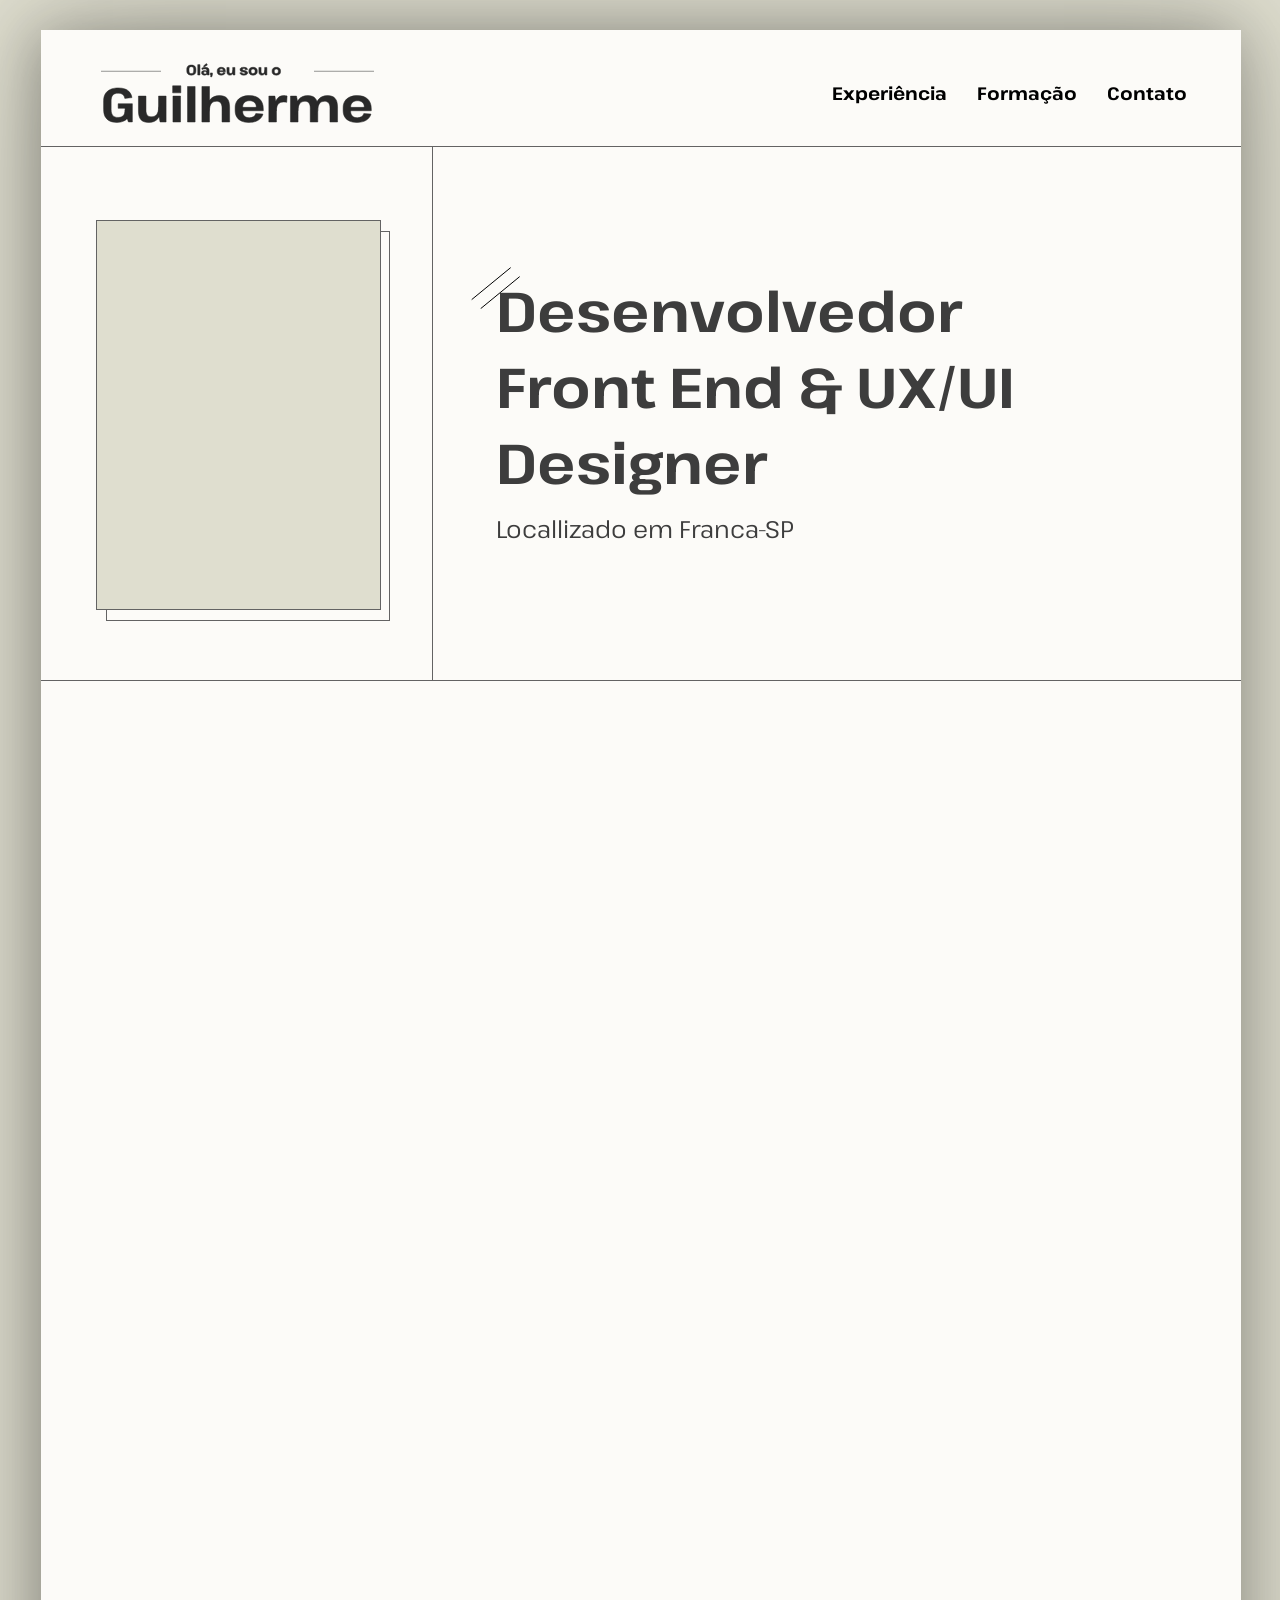
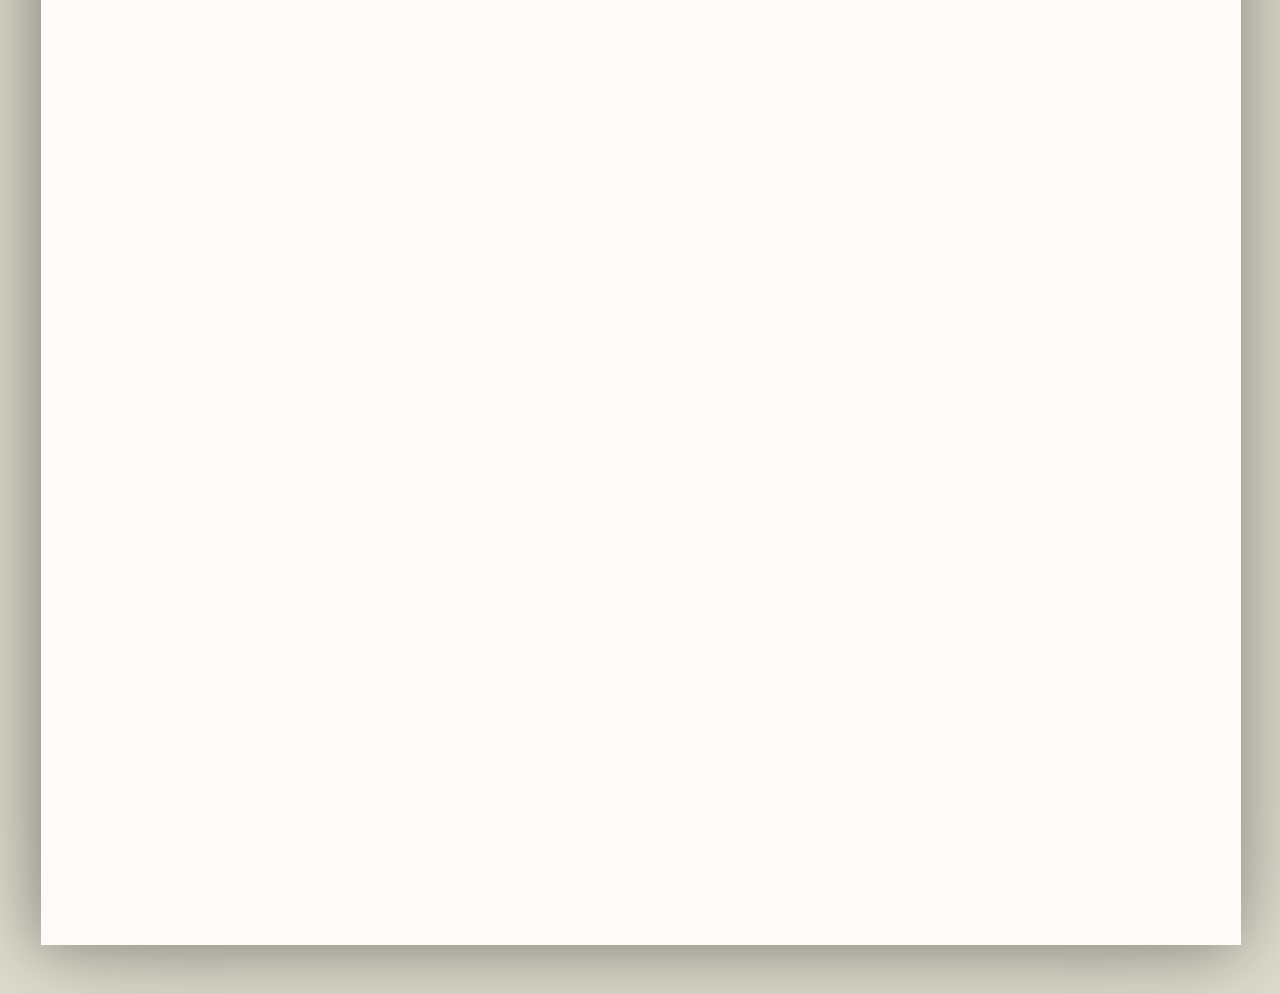
==== CV/index.html @ ca1dcdc6 "first commit" ====
<!DOCTYPE html>
<html lang="en">
  <head>
    <meta charset="UTF-8" />
    <meta http-equiv="X-UA-Compatible" content="IE=edge" />
    <meta name="viewport" content="width=device-width, initial-scale=1.0" />
    <title>CV Guilherme</title>
    <link rel="stylesheet" type="text/css" href="styles.css" />
  </head>
  <body>
    <div class="site-container">
      <div class="site-card">
        <div class="nav-bar-container">
          <img src="./images/my-logo.svg" alt="logo" />
          <ul>
            <li>Experiência</li>
            <li>Formação</li>
            <li>Contato</li>
          </ul>
        </div>
        <div class="intro-container">
          <div class="avatar-img-container">
            <div class="avatar-img-box"></div>
            <div class="avatar-img-box-top-line-shadow"></div>
            <div class="avatar-img-box-right-line-shadow"></div>
            <div class="avatar-img-box-bottom-line-shadow"></div>
            <div class="avatar-img-box-left-line-shadow"></div>
          </div>
          <div class="intro-info-container">
            <img src="./images/intro-info-marker.svg" alt="marker" />
            <h1>Desenvolvedor Front End & UX/UI Designer</h1>
            <p>Locallizado em Franca-SP</p>
          </div>
        </div>
        <div class="experience-info-container"></div>
      </div>
    </div>
  </body>
</html>
---- CV/styles.css ----
@import url('https://fonts.googleapis.com/css2?family=Pathway+Extreme:wght@400;500;700&display=swap');

* {
    box-sizing: border-box;
}

body {
    margin: 0;
}

.site-container {
    background-color: #DFDECF;
    display: flex;
    justify-content: center;
    padding: 30px 117px 49px 118px;
    font-family: 'Pathway Extreme', sans-serif
}

.site-card {
    width: 1200px;
    height: 2515px;
    background-color: #FCFBF8;
    box-shadow: 3px 0px 120px 0px rgba(0, 0, 0, 0.25), -5px 4px 50px 0px rgba(0, 0, 0, 0.25);
}

.nav-bar-container {
    display: flex;
    justify-content: space-between;
    padding: 33px 54px 23px 60px;
    border-bottom: 1px solid #636363;
}

.nav-bar-container ul {
    display: flex;
    align-items: center;
    list-style-type: none;
    font-weight: 700;
    font-size: 18px;
}

.nav-bar-container li:nth-child(1),
.nav-bar-container li:nth-child(2) {
    margin-right: 30px;
}

.intro-container {
    display: flex;
}

.avatar-img-container {
    display: flex;
    height: 533px;
    width: 400px;
    border-right: 1px solid #636363;
    position: relative;
}

.avatar-img-box {
    margin-top: 73px;
    margin-left: 55px;
    height: 390px;
    width: 285px;
    background-color: #DFDECF;
    border: 1px solid #636363;
}

.avatar-img-box-top-line-shadow {
    margin-top: 84px;
    width: 8px;
    height: 1px;
    background-color: #636363
}

.avatar-img-box-right-line-shadow {
    margin-top: 84px;
    width: 1px;
    height: 390px;
    background-color: #636363
}

.avatar-img-box-bottom-line-shadow {
    margin-left: 65px;
    margin-top: 473px;
    position: absolute;
    width: 284px;
    height: 1px;
    background-color: #636363
}

.avatar-img-box-left-line-shadow {
    margin-left: 65px;
    margin-top: 463px;
    position: absolute;
    width: 0.8px;
    height: 10px;
    background-color: #636363
}

.intro-info-container {
    padding: 120px 135px 120px 38px;
    position: relative;
}

.intro-info-container img {
    position: absolute;
    top: 1;
    left: 1;
}

.intro-info-container h1 {
    margin-top: 5px;
    margin-left: 25px;
    margin-bottom: 0px;
    font-size: 56px;
    width: 610px;
    color: #3D3D3D;
}

.intro-info-container p {
    font-size: 24px;
    margin-left: 25px;
    margin-bottom: 15px;
    margin-top: 12px;
    color: #3D3D3D
}

.experience-info-container {
    border-top: 1px solid #636363;
}
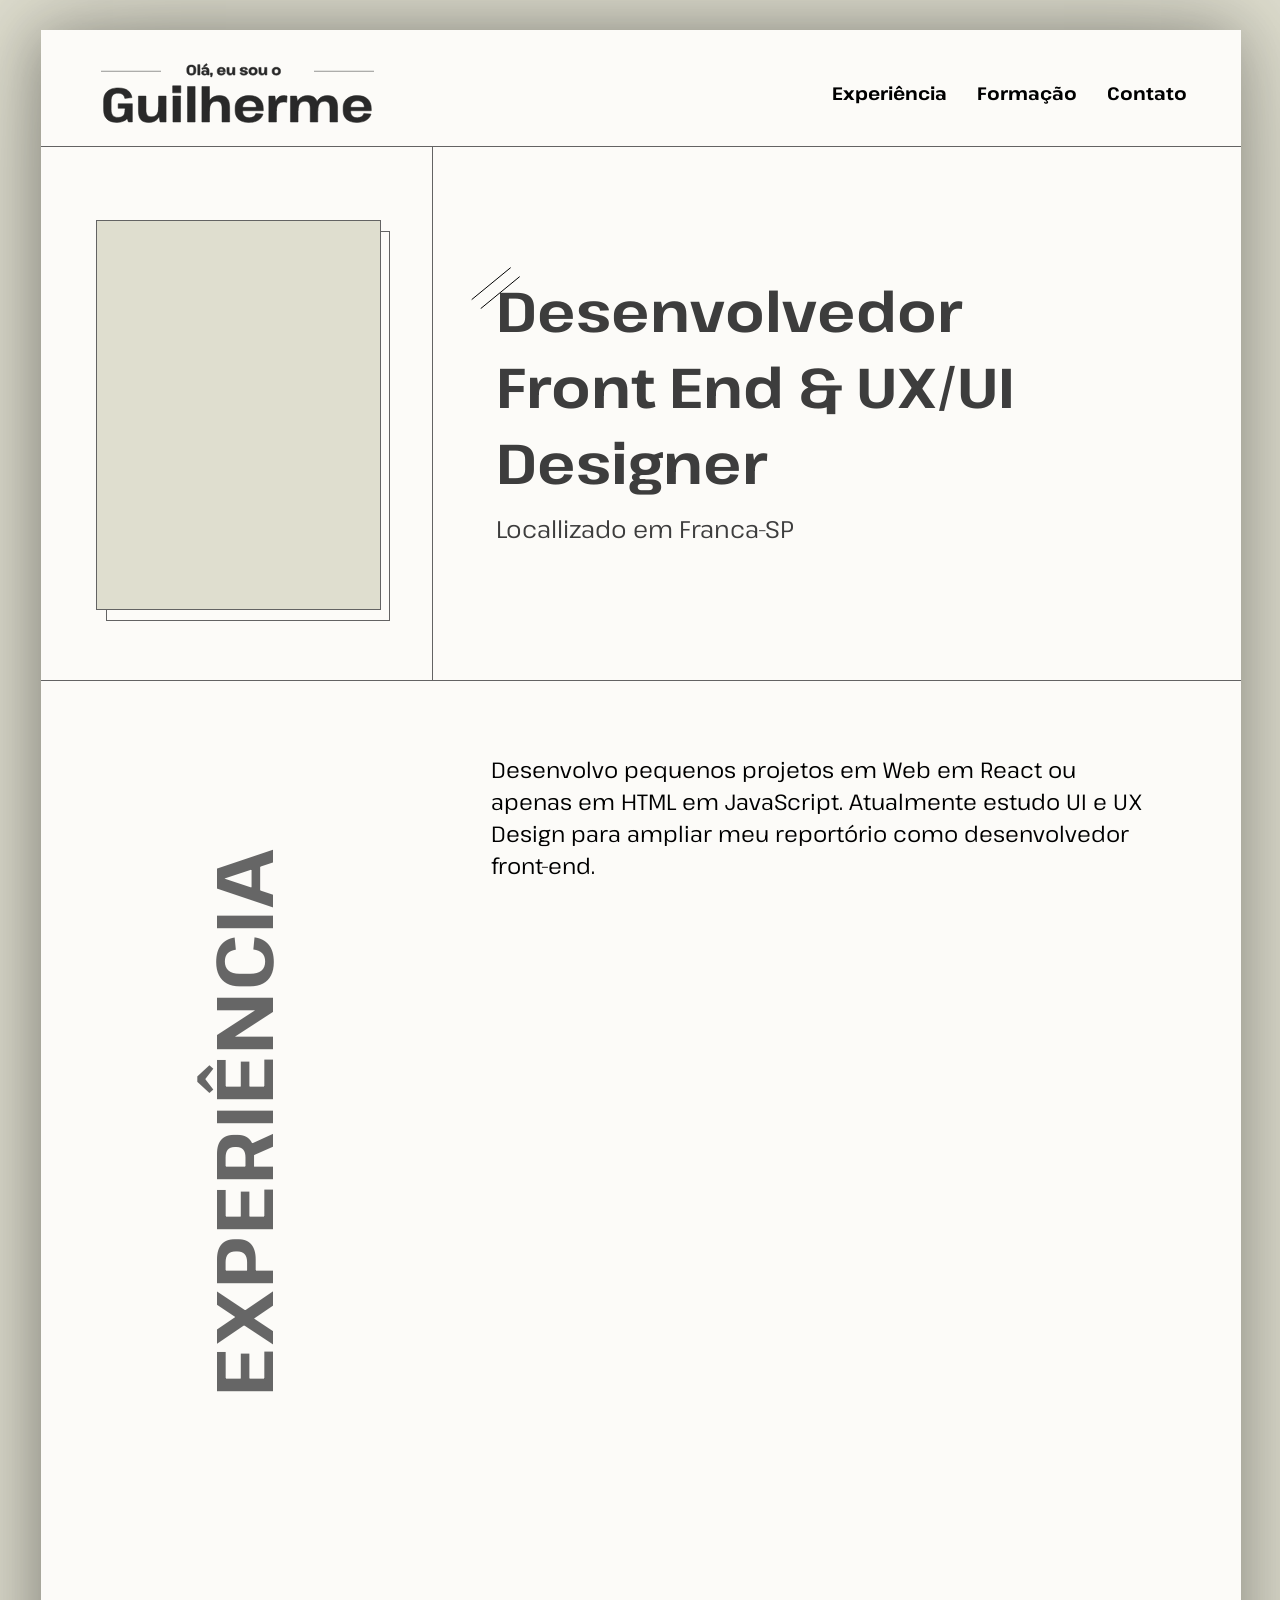
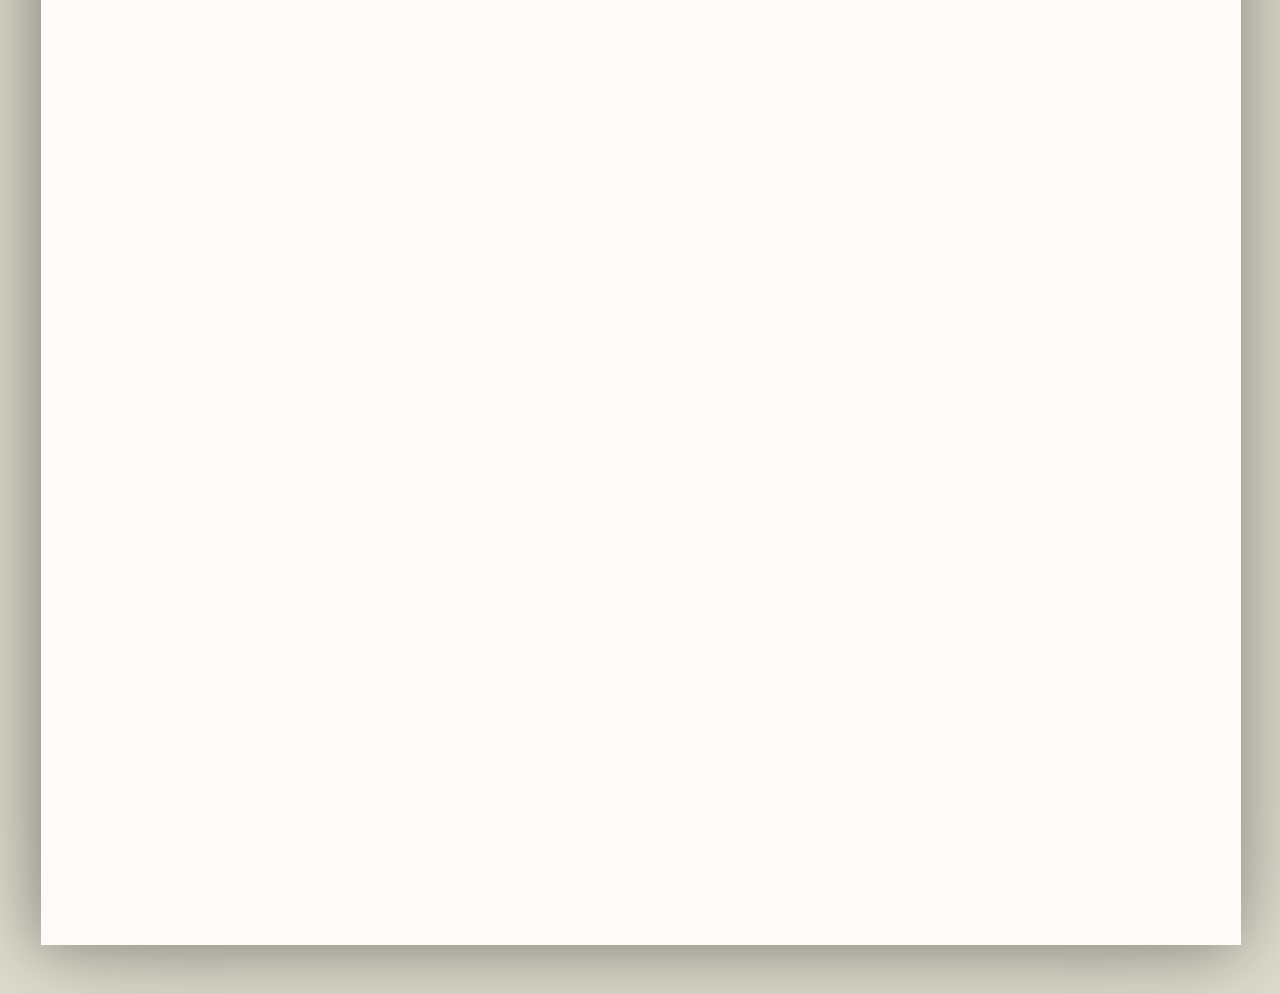
==== commit 4d3b4c1b: "Experience started" ====
--- a/CV/index.html
+++ b/CV/index.html
@@ -32,7 +32,21 @@
             <p>Locallizado em Franca-SP</p>
           </div>
         </div>
-        <div class="experience-info-container"></div>
+        <div class="experience-info-container">
+          <div class="experience-info-title-container">
+            <h1>EXPERIÊNCIA</h1>
+          </div>
+          <div class="experience-intro-info">
+            <div class="experience-intro-info-general-description">
+              <p>
+                Desenvolvo pequenos projetos em Web em React ou apenas em HTML
+                em JavaScript. Atualmente estudo UI e UX Design para ampliar meu
+                reportório como desenvolvedor front-end.
+              </p>
+            </div>
+            <div></div>
+          </div>
+        </div>
       </div>
     </div>
   </body>
--- a/CV/styles.css
+++ b/CV/styles.css
@@ -126,4 +126,41 @@
 
 .experience-info-container {
     border-top: 1px solid #636363;
+    height: 843px;
+}
+
+.experience-info-container {
+    display: flex;
+}
+
+.experience-info-title-container {
+    display: flex;
+    position: relative;
+    width: 400px;
+}
+
+
+.experience-info-container h1 {
+    font-size: 80px;
+    color: #666666;
+    transform-origin: bottom;
+    position: absolute;
+    top: 50%;
+    left: 50%;
+    transform: translate(-40%, -130%) rotate(-90deg);
+}
+
+.experience-intro-info {
+    padding: 50px;
+    width: 800px;
+}
+
+
+.experience-intro-info p {
+    font-size: 22px;
+}
+
+.experience-intro-info-general-description {
+    width: 668px;
+    line-height: 32px;
 }
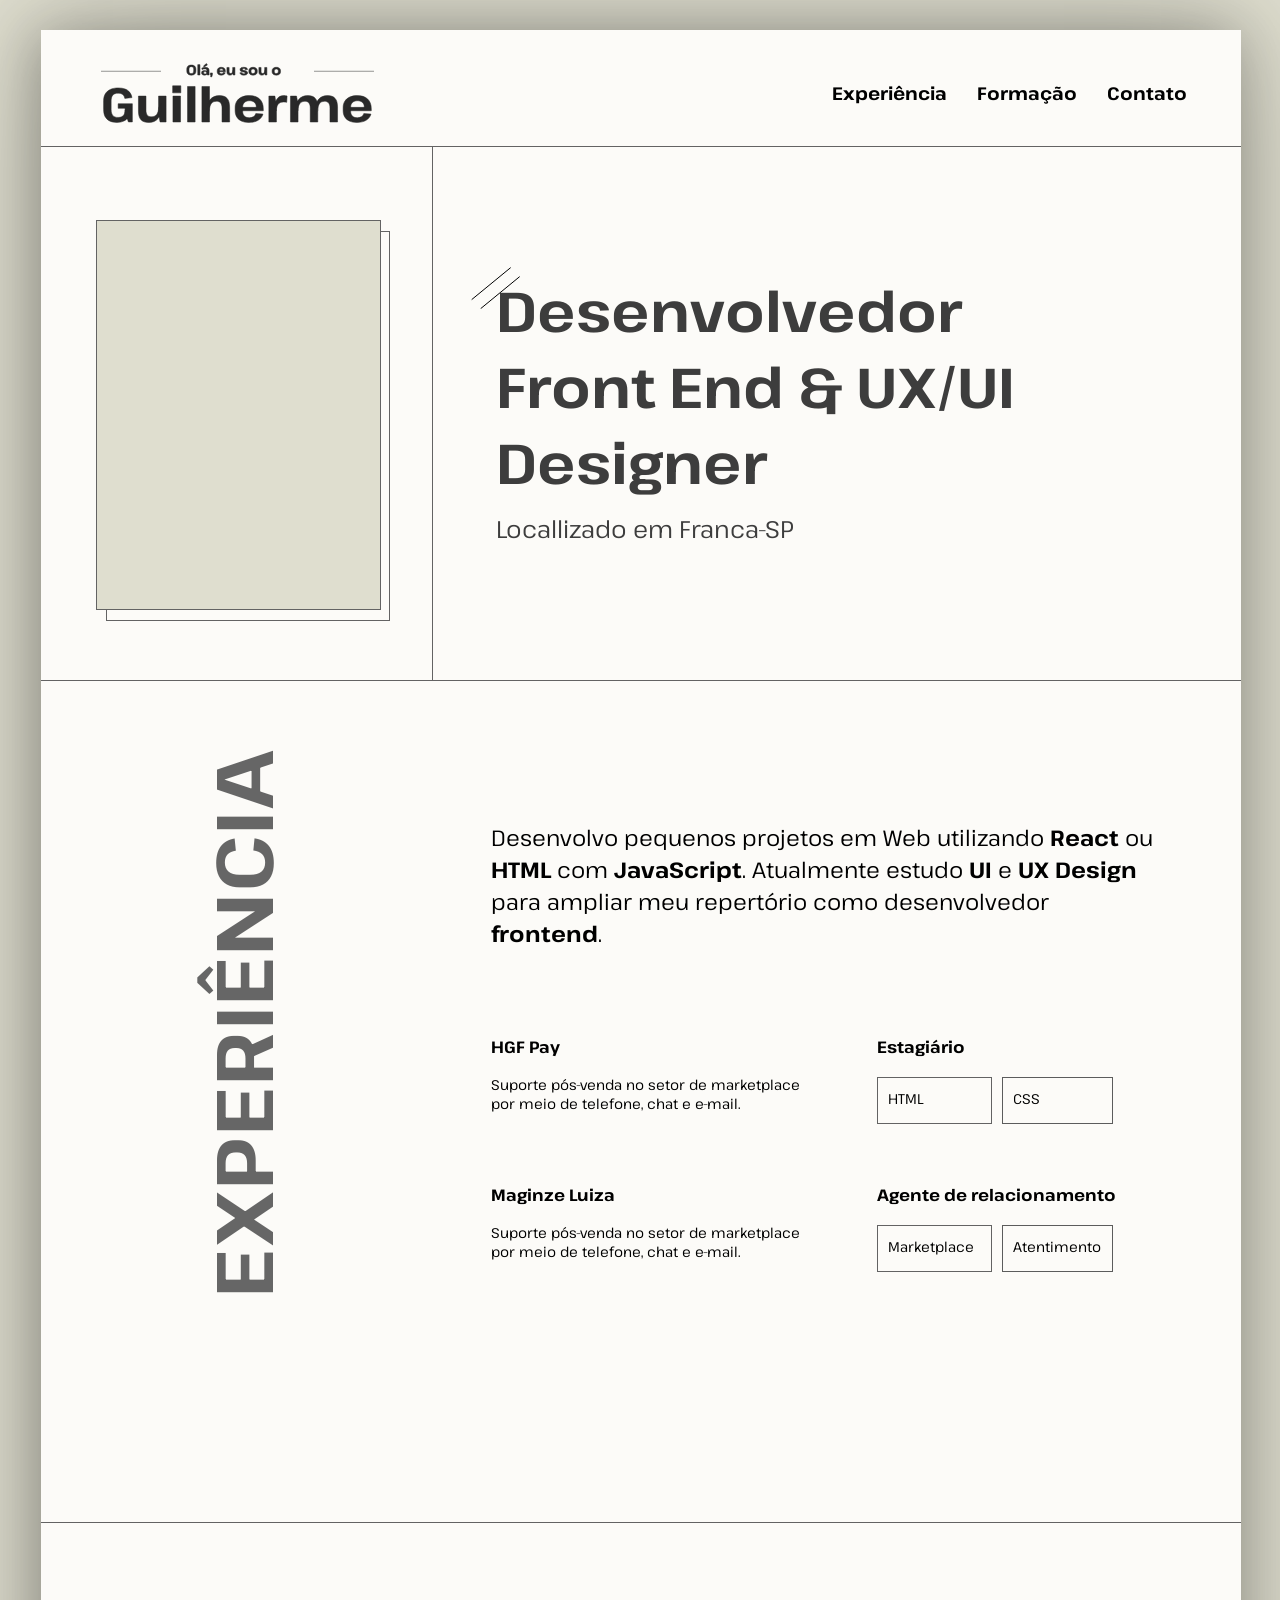
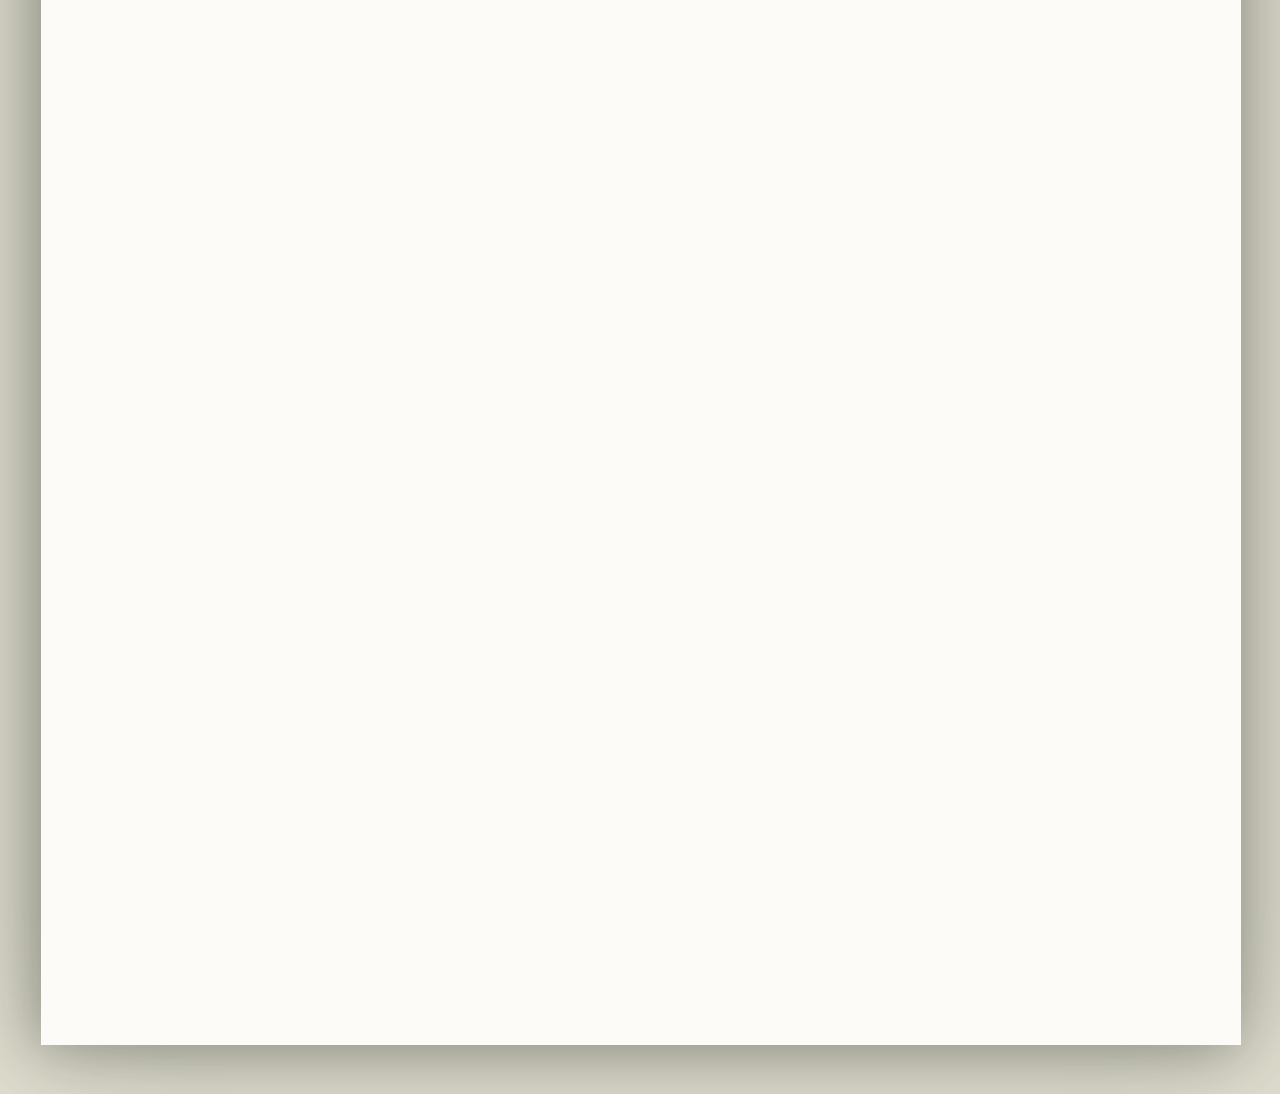
==== commit e86f3156: "Experience classes updated" ====
--- a/CV/index.html
+++ b/CV/index.html
@@ -39,12 +39,43 @@
           <div class="experience-intro-info">
             <div class="experience-intro-info-general-description">
               <p>
-                Desenvolvo pequenos projetos em Web em React ou apenas em HTML
-                em JavaScript. Atualmente estudo UI e UX Design para ampliar meu
-                reportório como desenvolvedor front-end.
+                Desenvolvo pequenos projetos em Web utilizando
+                <strong>React</strong> ou <strong>HTML</strong> com
+                <strong>JavaScript</strong>. Atualmente estudo
+                <strong>UI </strong>e <strong>UX Design</strong> para ampliar
+                meu repertório como desenvolvedor <strong>frontend</strong>.
               </p>
             </div>
-            <div></div>
+            <div class="experience-container">
+              <div class="experience-intro-info-work-experience">
+                <div class="job-description-2">
+                  <h3>HGF Pay</h3>
+                  <p>
+                    Suporte pós-venda no setor de marketplace por meio de
+                    telefone, chat e e-mail.
+                  </p>
+                </div>
+                <div class="job2-atributes-container">
+                  <h3>Estagiário</h3>
+                  <div class="job2-atribute-a"><p>HTML</p></div>
+                  <div class="job2-atribute-b"><p>CSS</p></div>
+                </div>
+              </div>
+              <div class="experience-intro-info-work-experience">
+                <div class="job-description-2">
+                  <h3>Maginze Luiza</h3>
+                  <p>
+                    Suporte pós-venda no setor de marketplace por meio de
+                    telefone, chat e e-mail.
+                  </p>
+                </div>
+                <div class="job2-atributes-container">
+                  <h3>Agente de relacionamento</h3>
+                  <div class="job2-atribute-a"><p>Marketplace</p></div>
+                  <div class="job2-atribute-b"><p>Atentimento</p></div>
+                </div>
+              </div>
+            </div>
           </div>
         </div>
       </div>
--- a/CV/styles.css
+++ b/CV/styles.css
@@ -18,7 +18,7 @@
 
 .site-card {
     width: 1200px;
-    height: 2515px;
+    height: 2615px;
     background-color: #FCFBF8;
     box-shadow: 3px 0px 120px 0px rgba(0, 0, 0, 0.25), -5px 4px 50px 0px rgba(0, 0, 0, 0.25);
 }
@@ -126,6 +126,7 @@
 
 .experience-info-container {
     border-top: 1px solid #636363;
+    border-bottom: 1px solid #636363;
     height: 843px;
 }
 
@@ -147,7 +148,7 @@
     position: absolute;
     top: 50%;
     left: 50%;
-    transform: translate(-40%, -130%) rotate(-90deg);
+    transform: translate(-40%, -220%) rotate(-90deg);
 }
 
 .experience-intro-info {
@@ -163,4 +164,62 @@
 .experience-intro-info-general-description {
     width: 668px;
     line-height: 32px;
+    margin-top: 90px;
+}
+
+.experience-container {
+    margin-top: 70px;
+}
+
+.experience-intro-info-work-experience-1 h3 {
+    margin-bottom: 4px
+}
+
+.experience-intro-info-work-experience {
+    font-size: 14px;
+    width: 316px;
+    margin-top: 40px;
+    display: flex;
+    justify-content: space-between;
+}
+
+.experience-intro-info-work-experience p {
+    font-size: 14px;
+    width: 316px;
+    margin-top: 0px;
+}
+
+.job2-atributes-container {
+    margin-left: 70px;
+    display: flex;
+    flex-wrap: wrap;
+}
+
+.job2-atributes-container h3 {
+    width: 250px;
+}
+
+.job2-atribute-a {
+    width: 115px;
+    border: 1px solid #636363;
+    margin-right: 10px;
+    padding: 5px 10px;
+    height: 47px;
+}
+
+.job2-atribute-a p {
+    line-height: 32px;
+    height: 30px;
+}
+
+.job2-atribute-b {
+    width: 111px;
+    border: 1px solid #5c5c5c;
+    padding: 5px 10px;
+    height: 47px;
+}
+
+.job2-atribute-b p {
+    line-height: 32px;
+    height: 30px;
 }
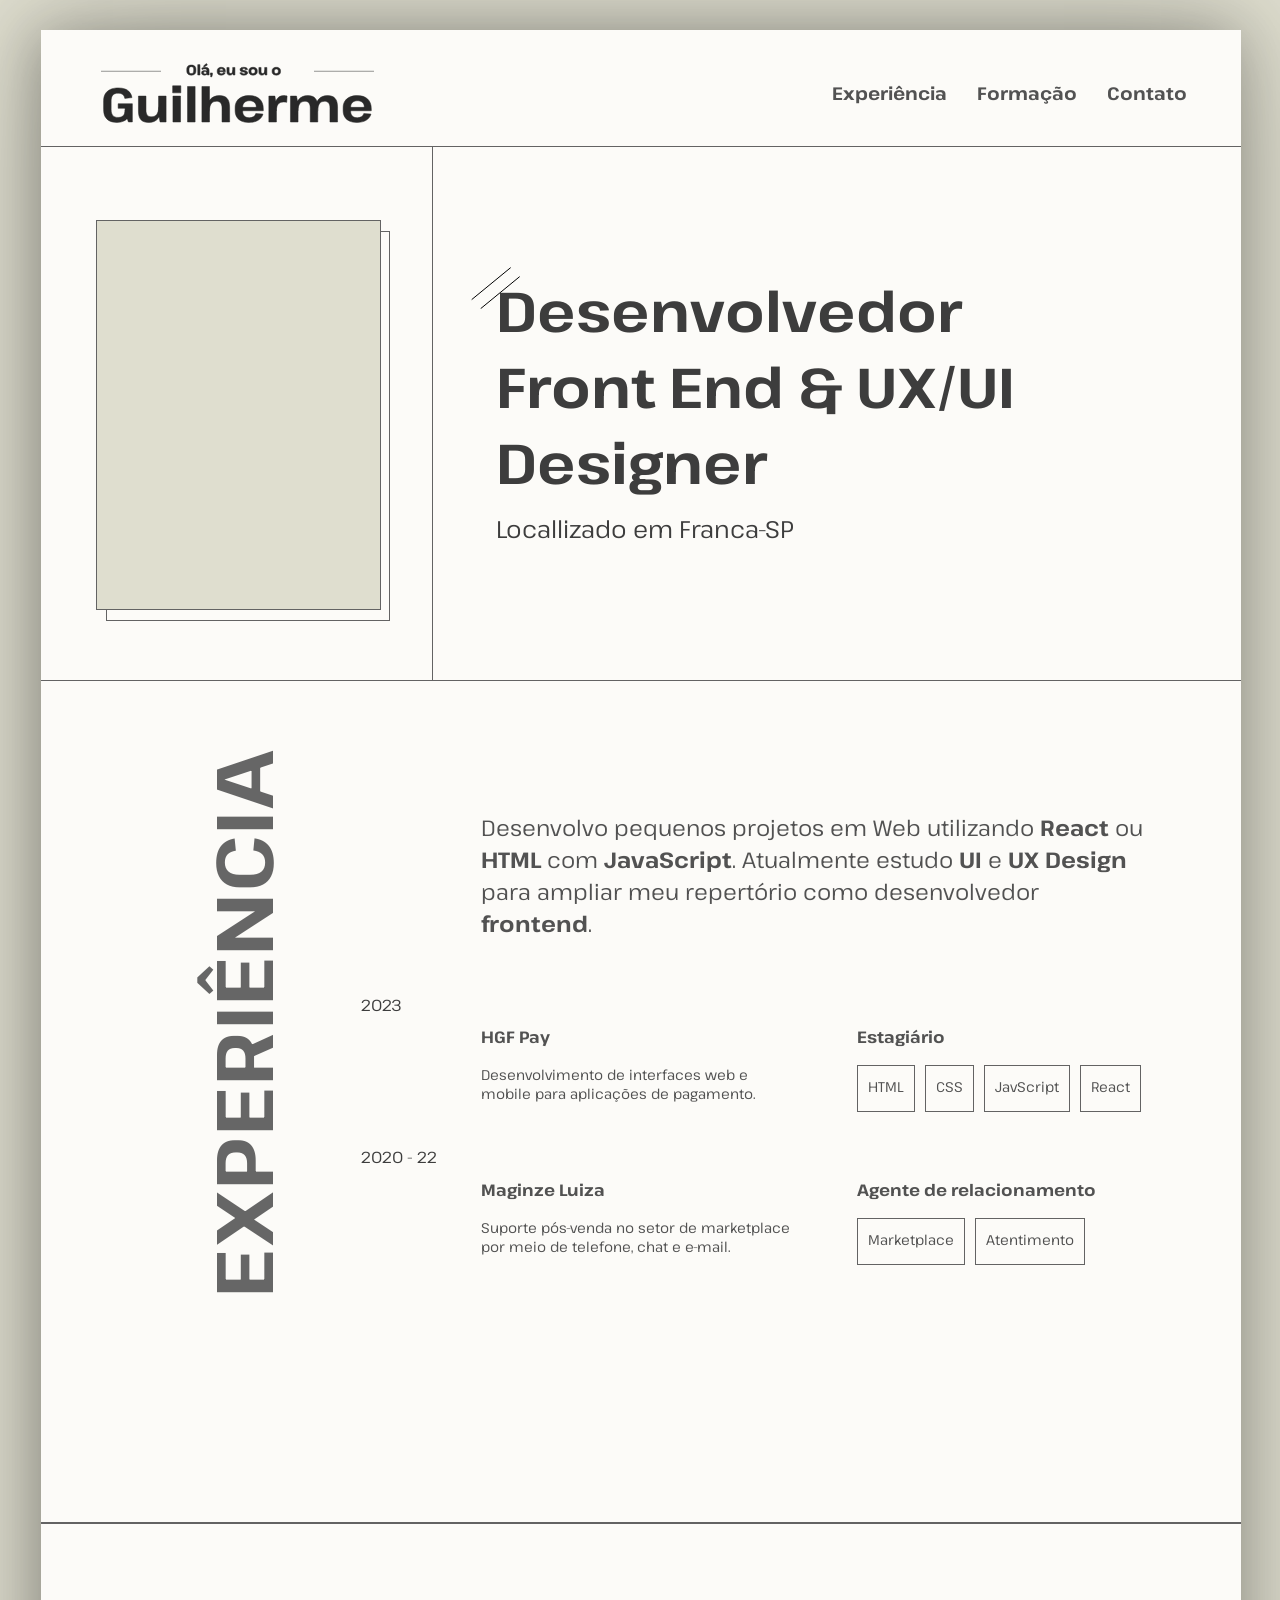
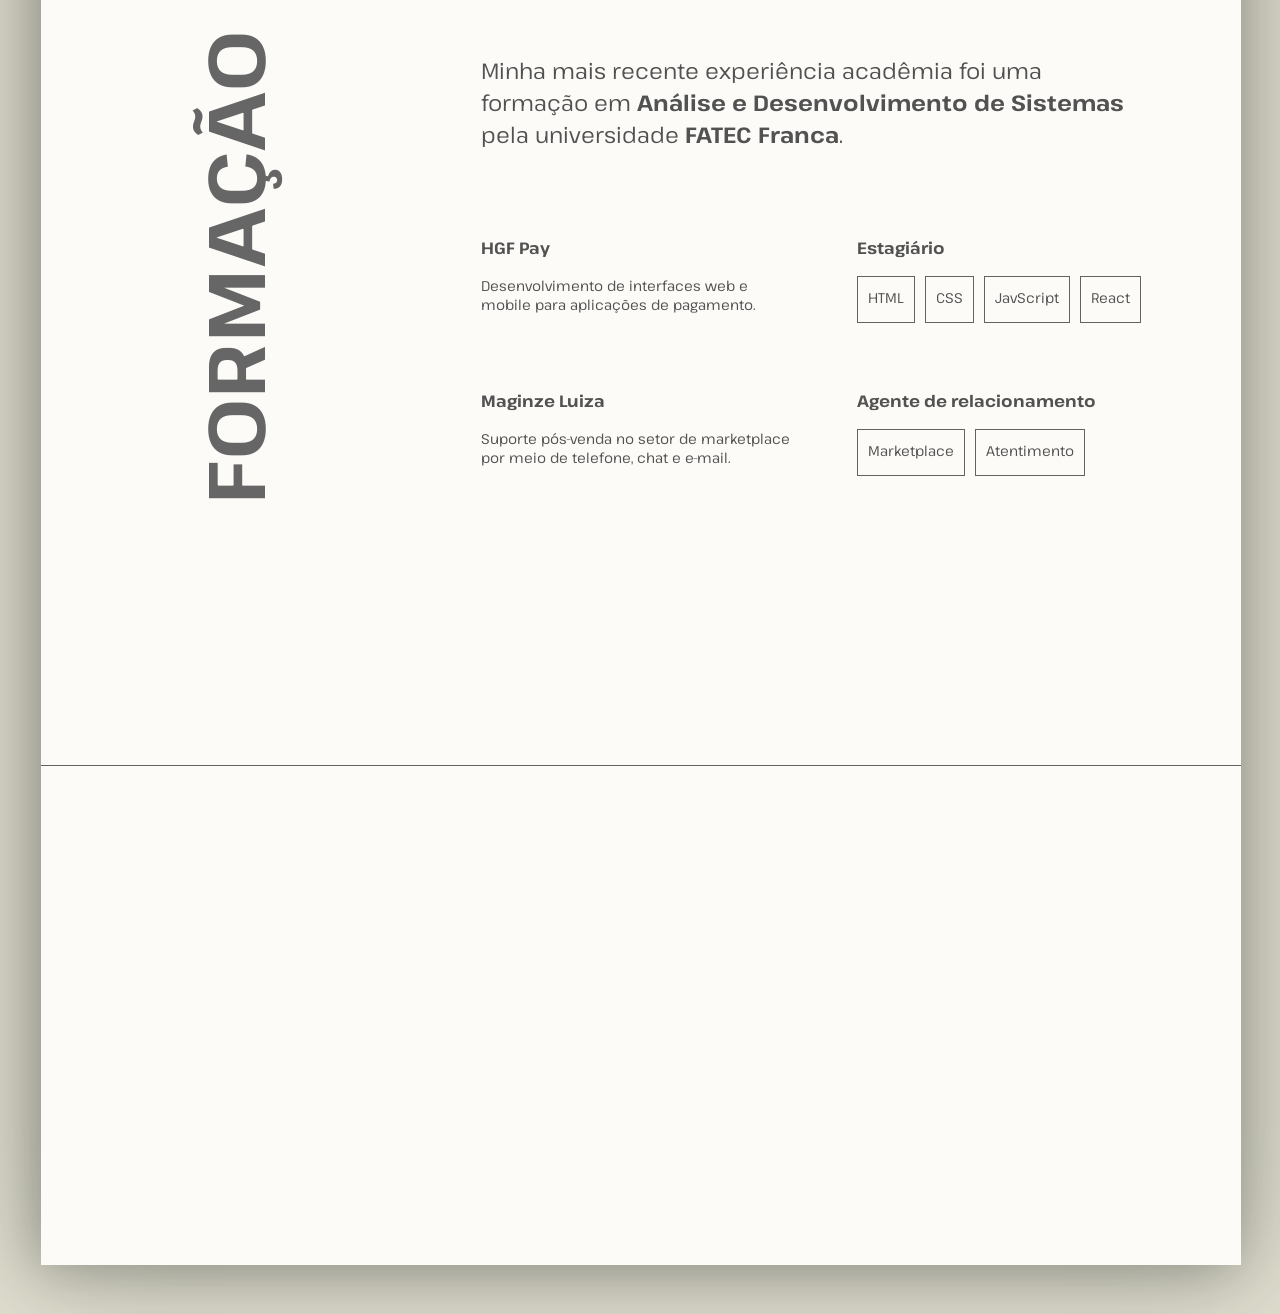
==== commit 007e4543: "Formation added" ====
--- a/CV/index.html
+++ b/CV/index.html
@@ -33,6 +33,8 @@
           </div>
         </div>
         <div class="experience-info-container">
+          <p class="year">2023</p>
+          <p class="year">2020 - 22</p>
           <div class="experience-info-title-container">
             <h1>EXPERIÊNCIA</h1>
           </div>
@@ -47,32 +49,80 @@
               </p>
             </div>
             <div class="experience-container">
-              <div class="experience-intro-info-work-experience">
-                <div class="job-description-2">
+              <div class="experience-row">
+                <div class="job-description">
                   <h3>HGF Pay</h3>
                   <p>
-                    Suporte pós-venda no setor de marketplace por meio de
-                    telefone, chat e e-mail.
+                    Desenvolvimento de interfaces web e mobile para aplicações
+                    de pagamento.
                   </p>
                 </div>
-                <div class="job2-atributes-container">
+                <div class="job-atributes-container">
                   <h3>Estagiário</h3>
-                  <div class="job2-atribute-a"><p>HTML</p></div>
-                  <div class="job2-atribute-b"><p>CSS</p></div>
+                  <div class="job-atribute"><p>HTML</p></div>
+                  <div class="job-atribute"><p>CSS</p></div>
+                  <div class="job-atribute"><p>JavScript</p></div>
+                  <div class="job-atribute"><p>React</p></div>
                 </div>
               </div>
-              <div class="experience-intro-info-work-experience">
-                <div class="job-description-2">
+              <div class="experience-row">
+                <div class="job-description">
                   <h3>Maginze Luiza</h3>
                   <p>
                     Suporte pós-venda no setor de marketplace por meio de
                     telefone, chat e e-mail.
                   </p>
                 </div>
-                <div class="job2-atributes-container">
+                <div class="job-atributes-container">
                   <h3>Agente de relacionamento</h3>
-                  <div class="job2-atribute-a"><p>Marketplace</p></div>
-                  <div class="job2-atribute-b"><p>Atentimento</p></div>
+                  <div class="job-atribute"><p>Marketplace</p></div>
+                  <div class="job-atribute"><p>Atentimento</p></div>
+                </div>
+              </div>
+            </div>
+          </div>
+        </div>
+        <div class="experience-info-container">
+          <div class="experience-info-title-container">
+            <h1>FORMAÇÃO</h1>
+          </div>
+          <div class="experience-intro-info">
+            <div class="experience-intro-info-general-description">
+              <p>
+                Minha mais recente experiência acadêmia foi uma formação em
+                <strong>Análise e Desenvolvimento de Sistemas</strong> pela
+                universidade <strong>FATEC Franca</strong>.
+              </p>
+            </div>
+            <div class="experience-container">
+              <div class="experience-row">
+                <div class="job-description">
+                  <h3>HGF Pay</h3>
+                  <p>
+                    Desenvolvimento de interfaces web e mobile para aplicações
+                    de pagamento.
+                  </p>
+                </div>
+                <div class="job-atributes-container">
+                  <h3>Estagiário</h3>
+                  <div class="job-atribute"><p>HTML</p></div>
+                  <div class="job-atribute"><p>CSS</p></div>
+                  <div class="job-atribute"><p>JavScript</p></div>
+                  <div class="job-atribute"><p>React</p></div>
+                </div>
+              </div>
+              <div class="experience-row">
+                <div class="job-description">
+                  <h3>Maginze Luiza</h3>
+                  <p>
+                    Suporte pós-venda no setor de marketplace por meio de
+                    telefone, chat e e-mail.
+                  </p>
+                </div>
+                <div class="job-atributes-container">
+                  <h3>Agente de relacionamento</h3>
+                  <div class="job-atribute"><p>Marketplace</p></div>
+                  <div class="job-atribute"><p>Atentimento</p></div>
                 </div>
               </div>
             </div>
--- a/CV/styles.css
+++ b/CV/styles.css
@@ -18,7 +18,7 @@
 
 .site-card {
     width: 1200px;
-    height: 2615px;
+    height: 2835px;
     background-color: #FCFBF8;
     box-shadow: 3px 0px 120px 0px rgba(0, 0, 0, 0.25), -5px 4px 50px 0px rgba(0, 0, 0, 0.25);
 }
@@ -36,6 +36,7 @@
     list-style-type: none;
     font-weight: 700;
     font-size: 18px;
+    color: #525252
 }
 
 .nav-bar-container li:nth-child(1),
@@ -134,6 +135,23 @@
     display: flex;
 }
 
+.experience-info-container .year {
+    color: #3D3D3D
+}
+
+.year {
+    position: absolute;
+    margin-top: 313px;
+    margin-left: 320px;
+}
+
+.year:nth-last-of-type(1) {
+    position: absolute;
+    margin-top: 465px;
+    margin-left: 320px;
+    left: 1;
+}
+
 .experience-info-title-container {
     display: flex;
     position: relative;
@@ -152,7 +170,7 @@
 }
 
 .experience-intro-info {
-    padding: 50px;
+    padding: 40px;
     width: 800px;
 }
 
@@ -165,17 +183,19 @@
     width: 668px;
     line-height: 32px;
     margin-top: 90px;
+    color: #525252
 }
 
 .experience-container {
     margin-top: 70px;
-}
-
-.experience-intro-info-work-experience-1 h3 {
+    color: #525252
+}
+
+.experience-row-1 h3 {
     margin-bottom: 4px
 }
 
-.experience-intro-info-work-experience {
+.experience-row {
     font-size: 14px;
     width: 316px;
     margin-top: 40px;
@@ -183,43 +203,35 @@
     justify-content: space-between;
 }
 
-.experience-intro-info-work-experience p {
+.experience-row p {
     font-size: 14px;
     width: 316px;
     margin-top: 0px;
 }
 
-.job2-atributes-container {
-    margin-left: 70px;
+.job-atributes-container {
+    margin-left: 60px;
     display: flex;
     flex-wrap: wrap;
 }
 
-.job2-atributes-container h3 {
-    width: 250px;
-}
-
-.job2-atribute-a {
-    width: 115px;
+
+
+.job-atributes-container h3 {
+    width: 310px;
+}
+
+.job-atribute {
+    width: auto;
     border: 1px solid #636363;
     margin-right: 10px;
+    margin-bottom: 10px;
     padding: 5px 10px;
     height: 47px;
 }
 
-.job2-atribute-a p {
+.job-atribute p {
     line-height: 32px;
     height: 30px;
-}
-
-.job2-atribute-b {
-    width: 111px;
-    border: 1px solid #5c5c5c;
-    padding: 5px 10px;
-    height: 47px;
-}
-
-.job2-atribute-b p {
-    line-height: 32px;
-    height: 30px;
+    width: auto;
 }
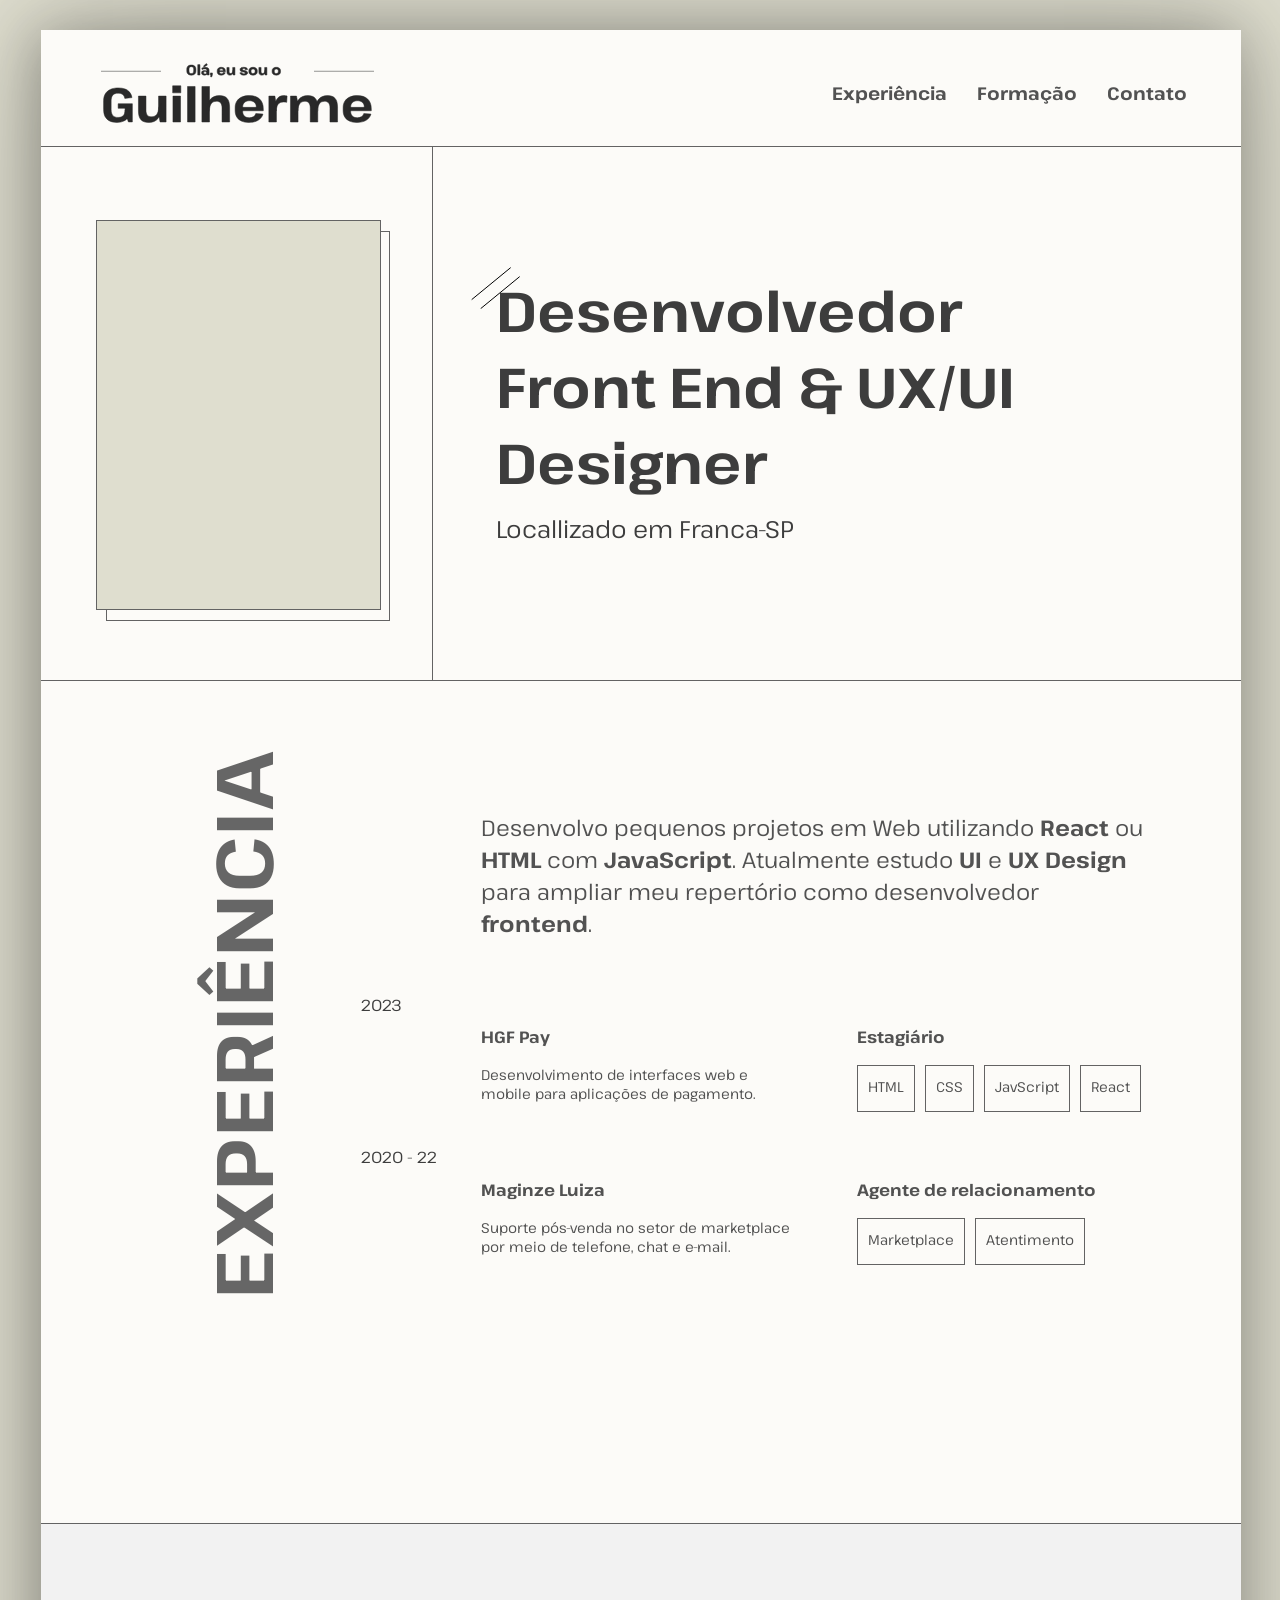
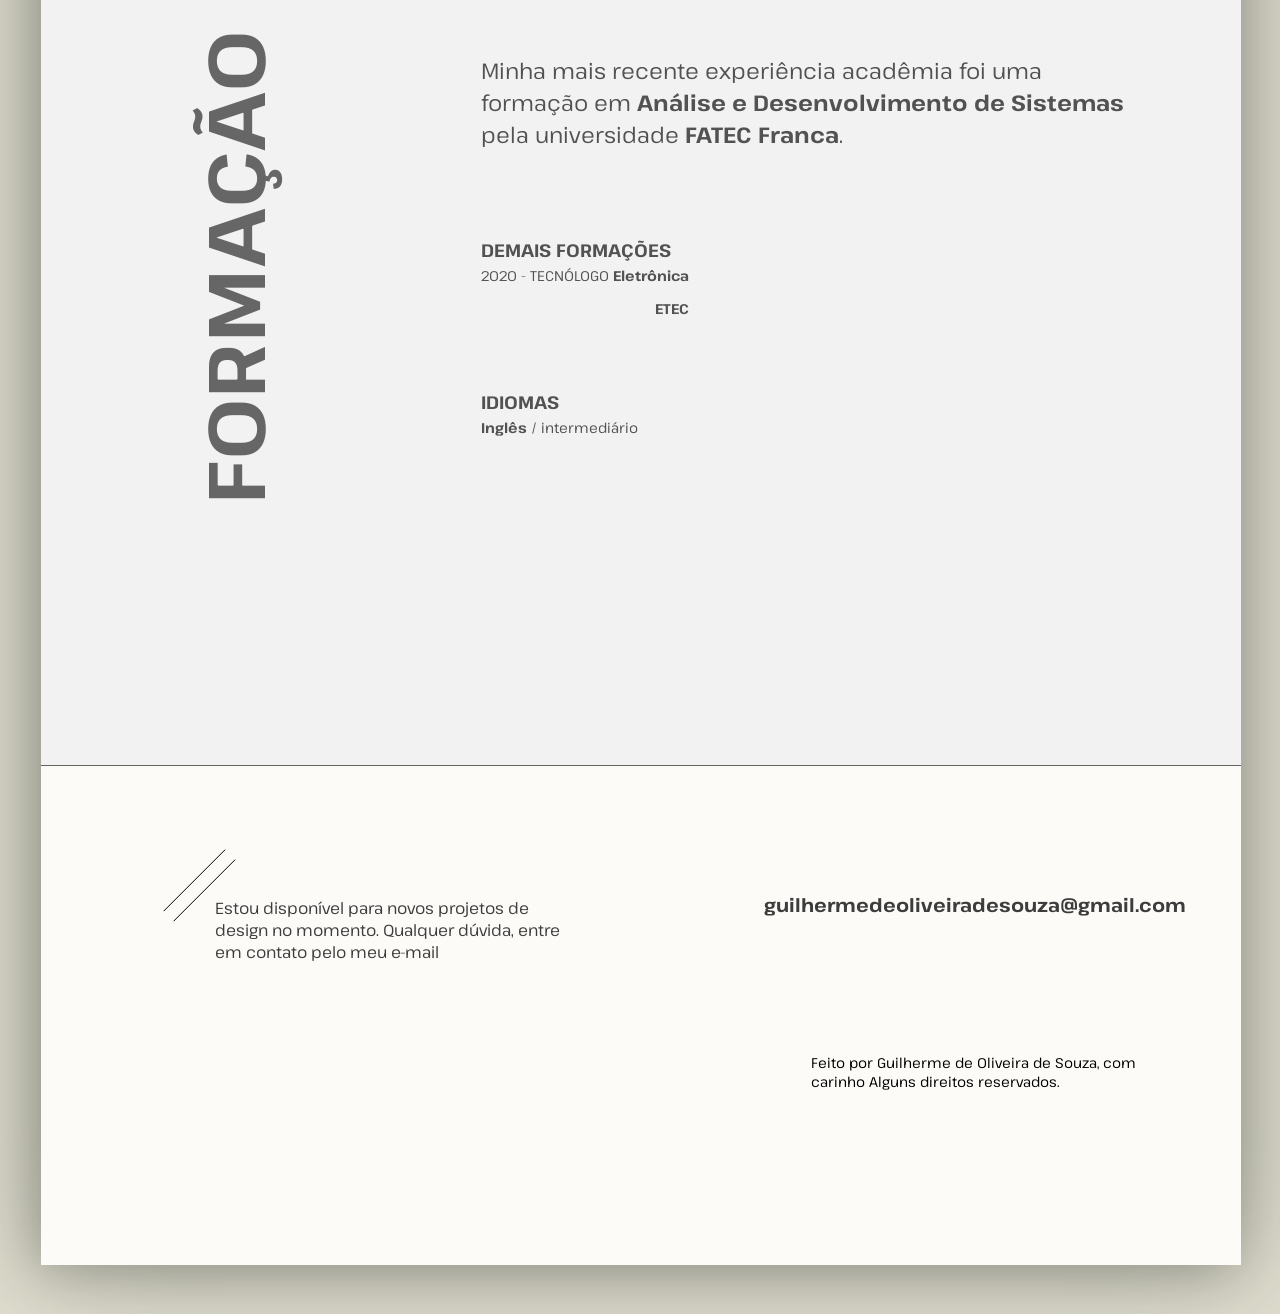
==== commit b186556e: "project finished" ====
--- a/CV/index.html
+++ b/CV/index.html
@@ -82,52 +82,51 @@
             </div>
           </div>
         </div>
-        <div class="experience-info-container">
-          <div class="experience-info-title-container">
+        <div class="formation-info-container">
+          <div class="formation-info-title-container">
             <h1>FORMAÇÃO</h1>
           </div>
-          <div class="experience-intro-info">
-            <div class="experience-intro-info-general-description">
+          <div class="formation-intro-info">
+            <div class="formation-intro-info-general-description">
               <p>
                 Minha mais recente experiência acadêmia foi uma formação em
                 <strong>Análise e Desenvolvimento de Sistemas</strong> pela
                 universidade <strong>FATEC Franca</strong>.
               </p>
             </div>
-            <div class="experience-container">
-              <div class="experience-row">
-                <div class="job-description">
-                  <h3>HGF Pay</h3>
-                  <p>
-                    Desenvolvimento de interfaces web e mobile para aplicações
-                    de pagamento.
-                  </p>
-                </div>
-                <div class="job-atributes-container">
-                  <h3>Estagiário</h3>
-                  <div class="job-atribute"><p>HTML</p></div>
-                  <div class="job-atribute"><p>CSS</p></div>
-                  <div class="job-atribute"><p>JavScript</p></div>
-                  <div class="job-atribute"><p>React</p></div>
+            <div class="formation-container">
+              <div class="formation-row">
+                <div class="formation-description">
+                  <h3>DEMAIS FORMAÇÕES</h3>
+                  <p>2020 - TECNÓLOGO <strong> Eletrônica</strong></p>
+                  <p><strong> ETEC</strong></p>
                 </div>
               </div>
-              <div class="experience-row">
-                <div class="job-description">
-                  <h3>Maginze Luiza</h3>
-                  <p>
-                    Suporte pós-venda no setor de marketplace por meio de
-                    telefone, chat e e-mail.
-                  </p>
-                </div>
-                <div class="job-atributes-container">
-                  <h3>Agente de relacionamento</h3>
-                  <div class="job-atribute"><p>Marketplace</p></div>
-                  <div class="job-atribute"><p>Atentimento</p></div>
+              <div class="formation-row">
+                <div class="languages-description">
+                  <h3>IDIOMAS</h3>
+                  <p><strong>Inglês </strong>/ intermediário</p>
                 </div>
               </div>
             </div>
           </div>
         </div>
+        <div class="contact-container">
+          <div class="contact-info">
+            <img src="./images/contact-me.svg" alt="contato" />
+            <p>
+              Estou disponível para novos projetos de design no momento.
+              Qualquer dúvida, entre em contato pelo meu e-mail
+            </p>
+            <h3>guilhermedeoliveiradesouza@gmail.com</h3>
+          </div>
+          <di class="dedication">
+            <p>
+              Feito por Guilherme de Oliveira de Souza, com carinho Alguns
+              direitos reservados.
+            </p>
+          </di>
+        </div>
       </div>
     </div>
   </body>
--- a/CV/styles.css
+++ b/CV/styles.css
@@ -127,7 +127,6 @@
 
 .experience-info-container {
     border-top: 1px solid #636363;
-    border-bottom: 1px solid #636363;
     height: 843px;
 }
 
@@ -214,8 +213,6 @@
     display: flex;
     flex-wrap: wrap;
 }
-
-
 
 .job-atributes-container h3 {
     width: 310px;
@@ -234,4 +231,164 @@
     line-height: 32px;
     height: 30px;
     width: auto;
+}
+
+/************************* FORMAÇÃO *************************/
+
+.formation-info-container {
+    border-top: 1px solid #636363;
+    border-bottom: 1px solid #636363;
+    height: 843px;
+    background-color: #F2F2F2;
+}
+
+.formation-container h3 {
+    font-size: 18px;
+}
+
+.formation-description p:nth-last-of-type(1) {
+    display: flex;
+    width: 208px;
+    flex-wrap: wrap-reverse;
+    justify-content: flex-end;
+}
+
+.languages-description {
+    width: 300px;
+    flex-wrap: wrap-reverse;
+}
+
+.formation-info-container {
+    display: flex;
+}
+
+.formation-info-container .year {
+    color: #3D3D3D
+}
+
+.year {
+    position: absolute;
+    margin-top: 313px;
+    margin-left: 320px;
+}
+
+.year:nth-last-of-type(1) {
+    position: absolute;
+    margin-top: 465px;
+    margin-left: 320px;
+    left: 1;
+}
+
+.formation-info-title-container {
+    display: flex;
+    position: relative;
+    width: 400px;
+}
+
+
+.formation-info-container h1 {
+    font-size: 80px;
+    color: #666666;
+    transform-origin: bottom;
+    position: absolute;
+    top: 50%;
+    left: 50%;
+    transform: translate(-40%, -220%) rotate(-90deg);
+}
+
+.formation-intro-info {
+    padding: 40px;
+    width: 800px;
+}
+
+
+.formation-intro-info p {
+    font-size: 22px;
+}
+
+.formation-intro-info-general-description {
+    width: 668px;
+    line-height: 32px;
+    margin-top: 90px;
+    color: #525252
+}
+
+.formation-container {
+    margin-top: 70px;
+    color: #525252
+}
+
+.formation-row h3 {
+    margin-bottom: 4px
+}
+
+.formation-row {
+    font-size: 14px;
+    width: 316px;
+    margin-top: 40px;
+    display: flex;
+    justify-content: space-between;
+}
+
+.formation-row p {
+    font-size: 14px;
+    width: 316px;
+    margin-top: 0px;
+}
+
+.formation-atributes-container {
+    margin-left: 60px;
+    display: flex;
+    flex-wrap: wrap;
+}
+
+.formation-atributes-container h3 {
+    width: 310px;
+}
+
+.formation-atribute p {
+    line-height: 32px;
+    height: 30px;
+    width: auto;
+}
+
+/************************* CONTATO *************************/
+
+.contact-container {
+    display: flex;
+    justify-content: flex-end;
+    padding: 55px;
+    flex-wrap: wrap;
+    height: 499px
+}
+
+.contact-info {
+    display: flex;
+    align-items: center;
+    color: #3D3D3D
+}
+
+.contact-info img {
+    position: absolute;
+    margin-left: 115px;
+    margin-bottom: 90px
+}
+
+.contact-info p {
+    width: 369px;
+    margin-left: 167px
+}
+
+.contact-info h3 {
+    margin-bottom: 70px;
+    margin-left: 180px;
+}
+
+.dedication {
+    font-size: 14px;
+    width: 375px;
+}
+
+.dedication p {
+    width: 375px;
 }
